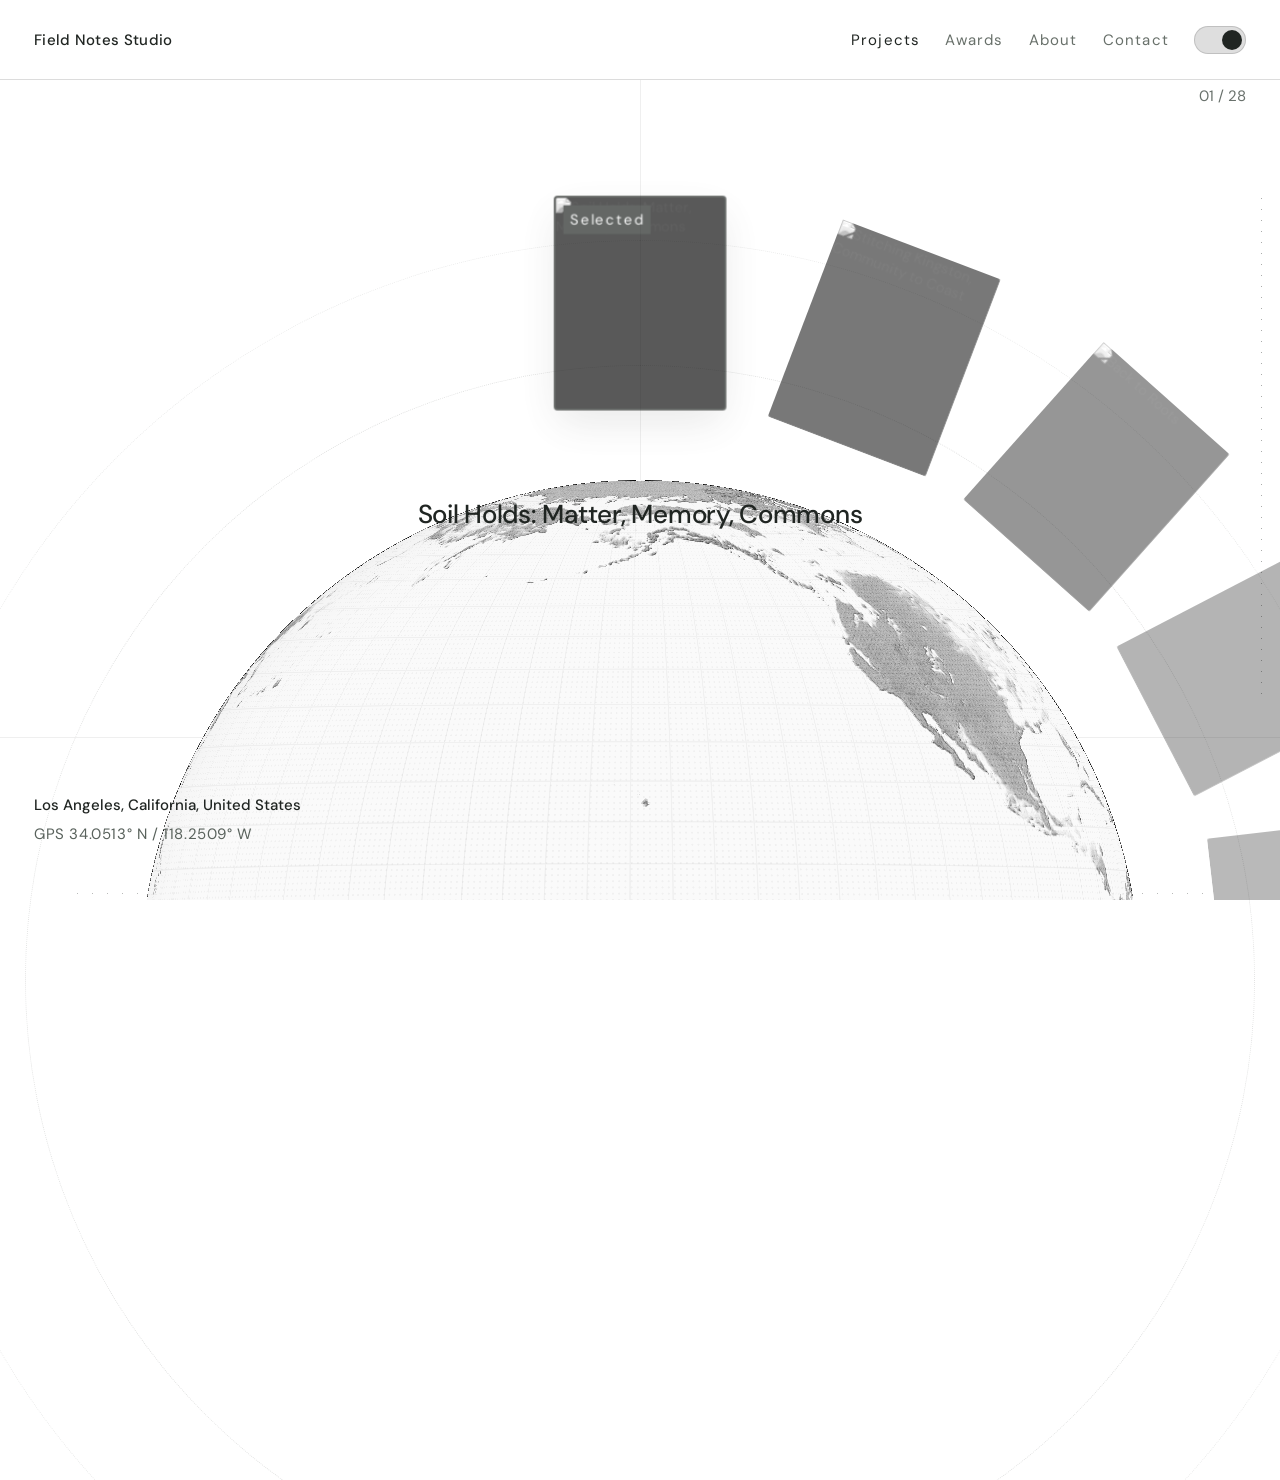
==== daylight-globe-v3.html @ 097c9732 "Publish V1-based Daylight globe contrast test" ====
<!DOCTYPE html>
<html lang="en">
<head>
<meta charset="UTF-8">
<meta name="viewport" content="width=device-width, initial-scale=1.0">
<title>Field Notes Studio — Projects</title>
<link rel="preconnect" href="https://fonts.googleapis.com">
<link href="https://fonts.googleapis.com/css2?family=Space+Grotesk:wght@300;400;500;600&family=JetBrains+Mono:wght@400;500&display=swap" rel="stylesheet">
<style>
  :root{
    --bg:#07080a;
    --ink:#eeece5;
    --ink-dim:#9aa19d;
    --ink-faint:#5b615e;
    --line:rgba(238,236,229,0.14);
    --accent:#c0ed65;
    --land-dim:rgba(238,236,229,0.5);
    --land-bright:rgba(238,236,229,0.85);
    --ocean-dot:rgba(238,236,229,0.16);
    --grid-dot:rgba(238,236,229,0.26);
    --mono:'JetBrains Mono', monospace;
  }
  *{box-sizing:border-box;}
  html,body{
    margin:0; padding:0; height:100%;
    background:var(--bg);
    color:var(--ink);
    font-family:'Space Grotesk', sans-serif;
    overflow:hidden;
  }
  body{ display:flex; flex-direction:column; height:100vh; position:relative; }

  header{
    display:flex; align-items:center; justify-content:space-between;
    padding:26px 34px; z-index:30; flex:0 0 auto;
  }
  .mark{width:22px; height:22px; display:flex; align-items:center; justify-content:center;}
  .mark svg{width:100%;height:100%;}
  .brand{font-size:14px; letter-spacing:0.02em; color:var(--ink-dim);}
  .brand b{color:var(--ink); font-weight:500;}
  .nav-icons{display:flex; gap:18px; align-items:center;}
  .nav-icons svg{width:17px;height:17px;stroke:var(--ink-dim);}
  .nav-icons svg:hover{stroke:var(--ink); cursor:pointer;}

  .gallery-section{
    flex:1 1 auto; position:relative; display:flex; flex-direction:column;
    justify-content:flex-start; padding-top:1.5vh; min-height:0; z-index:15;
  }
  .eyebrow-row{
    padding:0 34px; display:flex; justify-content:space-between;
    align-items:baseline; margin-bottom:14px;
  }
  .eyebrow{font-size:15px; color:var(--ink-dim); font-weight:400;}
  .count{font-size:13px; color:var(--ink-faint); font-variant-numeric:tabular-nums;}

  .stage{ position:relative; width:100%; flex:1 1 auto; min-height:0; perspective:1400px; }
  .track{
    position:relative; height:100%; display:flex; align-items:center;
    overflow:hidden; transform-style:preserve-3d; cursor:grab;
  }
  .track.grabbing{cursor:grabbing;}

  .card{
    flex:0 0 auto; width:200px; margin-right:44px; position:relative;
    background:none; border:none; color:inherit; font-family:inherit;
    padding:0; text-align:left; will-change:transform; cursor:pointer;
  }
  .card:last-child{margin-right:0;}
  .card-name{font-size:14px; font-weight:500; margin:0 0 2px; color:var(--ink); white-space:nowrap; overflow:hidden; text-overflow:ellipsis;}
  .card-type{font-size:12px; color:var(--ink-faint); margin:0 0 10px;}
  .card-frame{width:100%; aspect-ratio:4/5; border-radius:2px; overflow:hidden; background:#111;}
  .card-frame img{width:100%; height:100%; object-fit:cover; display:block; filter:saturate(0.9) contrast(1.02); pointer-events:none; user-select:none;}

  .caption{padding:20px 34px 4px; min-height:74px;}
  .caption .name{font-size:26px; font-weight:500; letter-spacing:-0.01em; margin:0 0 4px;}
  .caption .loc{font-size:14px; color:var(--ink-dim); margin:0; display:flex; gap:10px; align-items:center;}
  .caption .loc .dot{width:5px;height:5px;border-radius:50%; background:var(--accent); flex:0 0 auto;}

  .globe-stage{
    position:absolute; left:50%; bottom:0;
    width:min(920px, 96vw); height:min(920px, 96vw);
    transform:translate(-50%, 58%); z-index:5; pointer-events:none;
  }
  .globe-wrap{
    position:absolute; inset:0; border-radius:50%; overflow:hidden; z-index:2;
    background:radial-gradient(circle at 42% 38%, #17191a 0%, #0a0c0d 55%, #050606 100%);
  }
  .globe-shift{position:absolute; top:6%; left:0; display:flex; will-change:transform;}
  .tile{position:relative; flex:0 0 auto;}
  .tile svg{display:block;}
  .marker{position:absolute; transform:translate(-50%,-50%);}
  .marker .ring{
    width:22px;height:22px; border:1px solid var(--accent); border-radius:50%;
    position:absolute; top:50%; left:50%; transform:translate(-50%,-50%) scale(0.4);
    opacity:0; transition:transform .5s cubic-bezier(.2,.8,.2,1), opacity .5s ease;
  }
  .marker .core{
    width:4px;height:4px; border-radius:50%; background:rgba(238,236,229,0.4);
    position:absolute; top:50%; left:50%; transform:translate(-50%,-50%);
    transition:background .4s ease, box-shadow .4s ease;
  }
  .marker.active .core{ background:var(--accent); box-shadow:0 0 8px 1px rgba(192,237,101,0.55); }
  .marker.active .ring{ opacity:1; transform:translate(-50%,-50%) scale(1); }

  .globe-shade{
    position:absolute; inset:0; border-radius:50%;
    background:
      radial-gradient(circle at 40% 30%, rgba(238,236,229,0.08) 0%, rgba(238,236,229,0) 34%),
      radial-gradient(circle at 55% 70%, rgba(0,0,0,0) 40%, rgba(0,0,0,0.6) 100%);
    pointer-events:none; z-index:3;
  }

  .hud-center{ --cx:50%; --cy:82vh; }
  .ring-outer{
    position:fixed; left:50%; top:82vh; transform:translate(-50%,-50%);
    border-radius:50%; border:1px dashed rgba(238,236,229,0.10);
    pointer-events:none; z-index:1;
  }
  .ring-a{ width:min(1060px,110vw); height:min(1060px,110vw); }
  .ring-b{ width:min(1240px,130vw); height:min(1240px,130vw); border-style:dotted; opacity:0.7; }

  .crosshair-v{ position:fixed; left:50%; top:0; bottom:0; width:1px; background:rgba(238,236,229,0.09); z-index:4; pointer-events:none; }
  .crosshair-h{ position:fixed; left:0; right:0; top:82vh; height:1px; background:rgba(238,236,229,0.09); z-index:4; pointer-events:none; }

  .tick-right{
    position:fixed; right:18px; top:22vh; height:56vh; width:1px; z-index:6; pointer-events:none;
    background:repeating-linear-gradient(to bottom, rgba(238,236,229,0.4) 0 1px, transparent 1px 11px);
  }
  .tick-bottom{
    position:fixed; left:6%; right:6%; bottom:6px; height:1px; z-index:6; pointer-events:none;
    background:repeating-linear-gradient(to right, rgba(238,236,229,0.32) 0 1px, transparent 1px 15px);
  }

  .hud-info{
    position:fixed; left:34px; top:92px; z-index:25; pointer-events:none;
    font-family:var(--mono);
  }
  .hud-info .hud-country{ font-size:13px; letter-spacing:0.08em; color:var(--ink); margin-bottom:6px; }
  .hud-info .hud-site{ font-size:13px; letter-spacing:0.04em; color:var(--ink-dim); margin-bottom:6px; }
  .hud-info .hud-gps{ font-size:12px; letter-spacing:0.02em; color:var(--ink-faint); }

  .hud-location{
    position:fixed; left:34px; bottom:26px; width:148px; z-index:25;
    border:1px solid var(--line); background:rgba(7,8,10,0.6); font-family:var(--mono);
  }
  .hud-location-head{
    display:flex; align-items:center; justify-content:space-between;
    padding:6px 8px; border-bottom:1px solid var(--line);
    font-size:10px; letter-spacing:0.1em; color:var(--ink-dim);
  }
  .hud-location-head button{
    width:14px; height:14px; border:1px solid var(--ink-faint); background:none;
    color:var(--ink-faint); font-size:9px; line-height:1; cursor:pointer; padding:0;
    display:flex; align-items:center; justify-content:center;
  }
  .hud-location-head button:hover{ color:var(--ink); border-color:var(--ink-dim); }
  .hud-location-body{ aspect-ratio:1/1; overflow:hidden; }
  .hud-location-body img{ width:100%; height:100%; object-fit:cover; filter:grayscale(1) contrast(1.15) brightness(0.8); display:block; }
  .hud-location.hidden{ display:none; }

  footer{
    position:relative; z-index:20; padding:16px 34px 20px;
    display:flex; justify-content:space-between; align-items:center; flex:0 0 auto; pointer-events:none;
  }
  footer span{font-size:12px; color:var(--ink-faint);}

  @media (max-width:640px){
    .caption .name{font-size:20px;}
    .card{width:140px; margin-right:26px;}
    .hud-info{display:none;}
    .hud-location{display:none;}
    .tick-right{display:none;}
  }
  #earthCanvas, #earthMarkers { position:absolute; inset:0; width:100%; height:100%; }
  #earthMarkers { pointer-events:none; }
  .globe-wrap { background:#050505; box-shadow:0 -1px 2px rgba(255,255,255,.25),0 -8px 40px rgba(255,255,255,.045); }
  .globe-shade { display:none; }
  .globe-wrap .marker .core { background:#aaa; }
  .globe-wrap .marker.active .core { background:#fff; box-shadow:0 0 9px 2px #ffffff90; }
  .globe-wrap .marker .ring { border-color:#fff; }

  .gallery-section { flex:0 0 auto; height:62vh; }
  .track { overflow:hidden; touch-action:pan-y; user-select:none; perspective:1400px; }
  .card-frame { display:block; position:relative; transition:box-shadow .3s; }
  .card.is-selected .card-frame { box-shadow:0 0 0 2px #eeece5,0 16px 45px #0009; }
  .card.is-selected .card-name { color:#fff; }
  .card-frame::after { content:'Selected'; position:absolute; top:12px; left:12px; padding:6px 9px; background:#eeece5; color:#101114; font:10px var(--mono); letter-spacing:.12em; opacity:0; transition:opacity .2s; }
  .card.is-selected .card-frame::after { opacity:1; }
  .card:focus-visible { outline:1px solid #fff; outline-offset:8px; }
  .caption { text-align:center; padding:12px 20px 0; }
  .caption .loc { justify-content:center; }
  .hud-info { display:none; }
  .hud-location { display:block; bottom:56px; width:auto; max-width:calc(100vw - 48px); border:0; background:none; pointer-events:none; text-shadow:0 2px 12px #000; }
  .location-label { font:10px var(--mono); letter-spacing:.18em; color:#9aa19d; margin-bottom:10px; }
  .location-name { font:500 22px 'Space Grotesk',sans-serif; margin-bottom:9px; }
  .location-gps { font:11px var(--mono); color:#c9ccca; letter-spacing:.04em; }
  footer { position:absolute; bottom:0; width:100%; }
  .globe-wrap .marker .core { width:7px; height:7px; background:#fff; border:2px solid #171819; box-shadow:0 0 0 1px #fff9; }
  .globe-wrap .marker.active { z-index:10; }
  .globe-wrap .marker.active .core { width:11px; height:11px; background:#fff; box-shadow:0 0 0 2px #fff5,0 0 18px #fff; }
  .globe-wrap .marker .ring { width:32px; height:32px; border:1.5px solid #fff; box-shadow:0 0 0 1px #0009; }
  .marker-label { position:absolute; left:24px; top:-11px; white-space:nowrap; padding:5px 8px; background:#08090cce; border:1px solid #ffffff35; color:#fff; font:10px var(--mono); letter-spacing:.06em; opacity:0; }
  .marker.active .marker-label { opacity:1; }
  @media(max-width:640px) { .gallery-section{height:60vh;} .hud-location{left:24px;bottom:48px;} .location-name{font-size:18px;} .location-gps{font-size:10px;} .caption .loc{font-size:11px;} }
  @media(prefers-reduced-motion:reduce) { .card-frame,.card-frame::after,.marker .ring {transition:none;} }


  /* Reference: silver stippled terrain on a black, full-sphere display. */
  :root { --bg:#020303; --globe-size:min(52vh,620px,84vw); }
  .gallery-section { height:43vh; }
  .card-frame { height:clamp(100px,20vh,220px); aspect-ratio:auto; }
  .caption .name { font-size:20px; }
  .caption { min-height:60px; padding-top:8px; }
  .globe-stage { width:var(--globe-size); height:var(--globe-size); bottom:28px; transform:translateX(-50%); }
  .globe-wrap { background:#000; box-shadow:none; }
  .ring-outer { top:auto; bottom:calc(28px + var(--globe-size)/2); transform:translate(-50%,50%); border-color:#ffffff16; }
  .ring-a { width:calc(var(--globe-size)*1.23); height:calc(var(--globe-size)*1.23); border-style:dotted; }
  .ring-b { width:calc(var(--globe-size)*1.48); height:calc(var(--globe-size)*1.48); }
  .crosshair-h { top:auto; bottom:calc(28px + var(--globe-size)/2); background:#ffffff12; z-index:6; }
  .crosshair-v { background:#ffffff0c; z-index:6; }
  .globe-wrap .marker.active .core { width:9px; height:9px; box-shadow:0 0 0 2px #fff4,0 0 12px #fffb; }
  .globe-wrap .marker .ring { width:28px; height:28px; }
  @media(max-width:640px) { .gallery-section{height:44vh;} .globe-stage{bottom:110px;} .ring-outer{bottom:calc(110px + var(--globe-size)/2);} .crosshair-h{bottom:calc(110px + var(--globe-size)/2);} .caption .name{font-size:18px;} }


  /* Keep the silver particle surface, restore the large cropped hemisphere. */
  :root { --globe-size:min(1000px,102vw); }
  .gallery-section { height:62vh; }
  .card-frame { height:auto; aspect-ratio:4/5; }
  .caption { min-height:74px; padding:12px 20px 0; }
  .caption .name { font-size:26px; }
  .globe-stage { bottom:0; transform:translate(-50%,58%); }
  .ring-outer { bottom:calc(var(--globe-size)*-.08); }
  .crosshair-h { bottom:18vh; }
  @media(max-width:640px) {
    .gallery-section { height:60vh; }
    .caption .name { font-size:20px; }
    .globe-stage { bottom:0; }
    .ring-outer { bottom:calc(var(--globe-size)*-.08); }
    .crosshair-h { bottom:18vh; }
  }


  /* Project centers follow a circle concentric with the Earth. */
  .gallery-section { position:static; height:0; padding:0; flex:0 0 0; }
  .eyebrow-row { position:fixed; top:86px; left:0; width:100%; z-index:20; pointer-events:none; }
  .stage { position:absolute; inset:0; height:100vh; perspective:none; z-index:15; }
  .track { position:absolute; inset:0; height:100%; perspective:none; padding:0!important; }
  .card { position:absolute; left:50%; top:0; margin:0; transform-origin:center; }
  .card:last-child { margin:0; }
  .card-frame img { filter:grayscale(1) contrast(1.08); transition:filter .4s ease; }
  @media(hover:hover) { .card:hover .card-frame img { filter:grayscale(0) contrast(1.02); } }
  .card:focus-visible .card-frame img { filter:grayscale(0) contrast(1.02); }
  .caption { position:fixed; top:calc(100vh - var(--globe-size)*.42 + 6px); left:50%; transform:translateX(-50%); width:min(90vw,560px); z-index:20; pointer-events:none; }
  @media(max-width:640px) { .eyebrow-row{top:82px;padding:0 24px;} .caption .name{font-size:18px;} }
  @media(prefers-reduced-motion:reduce) { .card-frame img{transition:none;} }


  .card { width:clamp(110px,min(14vw,calc((100vh - var(--globe-size)*.42 - 260px)/1.25)),176px); }
  .card-name { font-size:13px; }
  .card-type { font-size:11px; }
  .card-frame::after { top:8px; left:8px; font-size:9px; padding:5px 7px; }

  /* Glowing point cursor with a centered click hotspot. */
  @media (hover:hover) and (pointer:fine) {
    html, body, body * { cursor:url("data:image/svg+xml,%3Csvg%20xmlns%3D%22http%3A%2F%2Fwww.w3.org%2F2000%2Fsvg%22%20width%3D%2232%22%20height%3D%2232%22%20viewBox%3D%220%200%2032%2032%22%3E%3Cdefs%3E%3CradialGradient%20id%3D%22glow%22%3E%3Cstop%20stop-color%3D%22%23ffffff%22%20stop-opacity%3D%22.85%22%2F%3E%3Cstop%20offset%3D%22.25%22%20stop-color%3D%22%23ffffff%22%20stop-opacity%3D%22.5%22%2F%3E%3Cstop%20offset%3D%22.6%22%20stop-color%3D%22%23ffffff%22%20stop-opacity%3D%22.16%22%2F%3E%3Cstop%20offset%3D%221%22%20stop-color%3D%22%23ffffff%22%20stop-opacity%3D%220%22%2F%3E%3C%2FradialGradient%3E%3C%2Fdefs%3E%3Ccircle%20cx%3D%2216%22%20cy%3D%2216%22%20r%3D%2215%22%20fill%3D%22url%28%23glow%29%22%2F%3E%3Ccircle%20cx%3D%2216%22%20cy%3D%2216%22%20r%3D%223%22%20fill%3D%22%23ffffff%22%2F%3E%3C%2Fsvg%3E") 16 16, auto !important; }
  }

#appearanceToggle{border:1px solid var(--line);border-radius:2px;background:var(--bg);color:var(--ink);font:11px var(--mono);padding:9px 12px;white-space:nowrap}#appearanceToggle:focus-visible{outline:2px solid var(--accent);outline-offset:4px}
html.day{--bg:#fff;--ink:#202522;--ink-dim:#59625c;--ink-faint:#69716c;--line:rgba(20,30,25,.18);--land-dim:rgba(20,30,25,.5);--land-bright:rgba(20,30,25,.85);--ocean-dot:rgba(20,30,25,.16);--grid-dot:rgba(20,30,25,.26);color-scheme:light}
html:not(.day){color-scheme:dark}
.day .globe-wrap{background:var(--bg)}
.day .globe-wrap .earth-fallback{filter:grayscale(1) contrast(1.15) brightness(1.12)!important}
.day .ring-outer{border-color:#20252220}.day .crosshair-v,.day .crosshair-h{background:#20252212}
.day .tick-right{background:repeating-linear-gradient(to bottom,#20252260 0 1px,transparent 1px 11px)}.day .tick-bottom{background:repeating-linear-gradient(to right,#20252250 0 1px,transparent 1px 15px)}
.day .card.is-selected .card-name{color:var(--ink)}.day .card.is-selected .card-frame{box-shadow:0 0 0 2px var(--ink),0 16px 45px #0002}.day .card-frame::after{background:var(--ink);color:#fff}.day .card:focus-visible{outline-color:var(--ink)}
.day .hud-location{text-shadow:none}.day .location-label,.day .location-gps{color:var(--ink-dim)}
.day .globe-wrap .marker .core,.day .globe-wrap .marker.active .core{background:#202522;border-color:#fff;box-shadow:0 0 0 1px #20252280}.day .globe-wrap .marker .ring{border-color:#202522;box-shadow:none}.day .marker-label{background:#fffffff0;color:#202522;border-color:#20252235}
@media(hover:hover) and (pointer:fine){html.day,html.day body,html.day body *{cursor:auto!important}html.day button,html.day a,html.day .card{cursor:pointer!important}}
@media(max-width:640px){header{padding:20px 18px}.brand{font-size:11px}.nav-icons{gap:10px}#appearanceToggle{font-size:10px;padding:8px}.nav-icons>svg{display:none}}
/* Only project dots intercept input; the existing carousel gestures remain unchanged. */
.globe-stage{z-index:16}
.globe-wrap .marker{width:28px;height:28px;padding:0;border:0;background:none;color:inherit;pointer-events:auto;cursor:pointer}
.marker-label{pointer-events:none;left:30px;top:3px}
.marker:focus-visible{outline:1px solid var(--ink);outline-offset:3px;border-radius:50%}
.marker:hover .ring{opacity:1;transform:translate(-50%,-50%) scale(1)}
/* Allow caption and carousel to layer independently above the globe. */
.gallery-section{z-index:auto}
.caption{z-index:25}
.caption .loc,.card-type{display:none!important}
/* Restore selected project location and coordinates in the lower-left corner. */
.hud-location{display:block!important}
/* Crop the triptych gutters out of this project's portrait preview only. */
.card[data-project="YG_261002_Berlin_2026"] .card-frame img{transform:scale(1.24);transform-origin:center}
</style>
<link rel="stylesheet" href="assets/site.css?v=map-label-20261114"><style>
/* Keep project locations visible against the globe in both themes. */
html .globe-wrap .marker .core{background:#c0ed65;border-color:#17220b;box-shadow:0 0 0 1px #c0ed6599,0 0 8px #c0ed6570;}
html .globe-wrap .marker.active .core{background:#c0ed65;box-shadow:0 0 0 2px #c0ed6570,0 0 16px #c0ed65;}
html .globe-wrap .marker .ring{border-color:#c0ed65;box-shadow:0 0 8px #c0ed6540;}
html.day .globe-wrap .marker .core{background:var(--accent);border-color:#202522;box-shadow:none;}
html.day .globe-wrap .marker.active .core{background:var(--accent);border-color:#202522;box-shadow:0 0 0 1px #fff;}
html.day .globe-wrap .marker .ring{border-color:#202522;box-shadow:none;}
</style>
<link rel="stylesheet" href="assets/home-cursor.css?v=shared-point-1"><link rel="stylesheet" href="https://fonts.googleapis.com/css2?family=DM+Sans:wght@300;400;500;600;700&display=swap"></head>
<body data-page="projects">

<header class="site-header"><a class="site-brand" href="index.html">Field Notes Studio</a><div class="site-links"><a href="daylight-globe-v3.html">Projects</a><a href="https://yuehui-gong.github.io/awards.html">Awards</a><a href="https://yuehui-gong.github.io/about.html">About</a><a href="https://yuehui-gong.github.io/contact.html">Contact</a><button id="site-theme" type="button">Daylight ↗</button></div></header>

<section class="gallery-section">
  <div class="eyebrow-row">
    <span aria-hidden="true"></span>
    <span class="count" id="count">01 / 08</span>
  </div>
  <div class="stage">
    <div class="track" id="track" tabindex="0" aria-label="Project gallery, scroll to browse"></div>
  </div>
  <div class="caption">
    <p class="name" id="capName">—</p>
    <p class="loc"><span class="dot"></span><span id="capLoc">—</span></p>
  </div>
</section>

<div class="ring-outer ring-b"></div>
<div class="ring-outer ring-a"></div>
<div class="crosshair-v"></div>
<div class="crosshair-h"></div>
<div class="tick-right"></div>
<div class="tick-bottom"></div>

<div class="hud-info">
  <div class="hud-country" id="hudCountry">—</div>
  <div class="hud-site" id="hudSite">&gt; —</div>
  <div class="hud-gps" id="hudGps">GPS: —</div>
</div>

<div class="hud-location" id="hudLocation" aria-live="polite">
  <div class="location-name" id="locationName"></div>
  <div class="location-gps" id="locationGps"></div>
</div>

<div class="globe-stage">
  <div class="globe-wrap" id="globeWrap">
    <canvas id="earthCanvas" aria-label="Photorealistic monochrome Earth"></canvas><div id="earthMarkers"></div>
    <div class="globe-shade"></div>
  </div>
</div>



<script src="assets/project-content.js?v=responsive-covers-1"></script>
<script>
(async function(){

  var projects = [];

  function hasCoordinates(p){
    return p && Number.isFinite(p.lon) && Number.isFinite(p.lat) && Math.abs(p.lon)<=180 && Math.abs(p.lat)<=90;
  }
  projects.unshift(...(await window.loadStudioProjects()).map(p=>{
    var coordinates=Array.isArray(p.coords)?p.coords:[];
    var position={lon:coordinates[0],lat:coordinates[1]};
    if(!hasCoordinates(position)) position={lon:null,lat:null};
    return {name:p.shortTitle,city:p.city,country:p.country,loc:p.loc,type:p.type,...position,seed:p.slug,img:p.img,heroPreviews:p.heroPreviews,heroWidth:p.heroWidth,heroHeight:p.heroHeight,slug:p.slug};
  }));
  function cameraPosition(index){
    if(hasCoordinates(projects[index])) return projects[index];
    // Borrow only a camera view; projects without coordinates get no map marker.
    for(var distance=1;distance<projects.length;distance++){
      if(hasCoordinates(projects[index-distance])) return projects[index-distance];
      if(hasCoordinates(projects[index+distance])) return projects[index+distance];
    }
    return null;
  }
  var track = document.getElementById('track');

  var capName = document.getElementById('capName');
  var capLoc = document.getElementById('capLoc');
  var countEl = document.getElementById('count');
  var hudCountry = document.getElementById('hudCountry');
  var hudSite = document.getElementById('hudSite');
  var hudGps = document.getElementById('hudGps');
  var locationName = document.getElementById('locationName');
  var locationGps = document.getElementById('locationGps');

  var CARD_W = 200, GAP = 60, STEP = CARD_W + GAP;

  projects.forEach(function(p, i){
    var card = document.createElement('button');
    card.className = 'card';
    card.dataset.project = p.slug;
    card.type = 'button';
    card.setAttribute('aria-label', p.name + ', ' + p.city);
    var img = new URL(p.img,'https://yuehui-gong.github.io/').href;
    card.innerHTML =
      '<p class="card-type">'+p.type+'</p>' +
      '<span class="card-frame"><img src="'+img+'" alt="'+p.name+'" loading="lazy"></span>';
    var cover=card.querySelector('img');
    cover.decoding='async';
    if(p.heroPreviews.length){
      // Account for object-fit: cover on the existing 4:5 card frame.
      cover.sizes=Math.ceil(Math.max(200,250*p.heroWidth/p.heroHeight))+'px';
      cover.srcset=p.heroPreviews.map(function(v){return new URL(v.src,'https://yuehui-gong.github.io/').href+' '+v.width+'w';}).join(', ');
    }
    card.addEventListener('click', function(e){
      var keyboardActivation=e.detail===0;
      if(!keyboardActivation && didDrag) return;
      if(centeredProjectIndex()===i && (keyboardActivation || pointerCenteredIndex===i)){
        location.href='https://yuehui-gong.github.io/project.html?slug='+encodeURIComponent(p.slug);
        return;
      }
      finishEntrance();clearTimeout(snapTimer);
      targetScroll=i*STEP;
    });
    track.appendChild(card);
  });

  var padLeft = 0;
  function layoutPadding(){
    var oldStep = STEP;
    CARD_W = parseFloat(getComputedStyle(track.firstElementChild).width);
    GAP = CARD_W<180 ? 36 : 60; STEP = CARD_W + GAP;
    currentScroll = (currentScroll || 0) / oldStep * STEP; targetScroll = (targetScroll || 0) / oldStep * STEP;
    maxScroll = (projects.length-1)*STEP;
    padLeft = Math.max(0, (track.clientWidth - CARD_W) / 2);
    track.style.paddingLeft = padLeft + 'px';
    track.style.paddingRight = padLeft + 'px';
  }

  // Satellite surface from three.js examples (earth_atmos_2048.jpg).
  // The texture is embedded so the Earth needs no network connection.
  var canvas = document.getElementById('earthCanvas');
  var gl = canvas.getContext('webgl', {alpha:true, antialias:true});
  var markers = [], D = 0, earthReady = false, earthLon = 121.47;
  var earthImage = new Image();
  var fallback = null;
  if (!gl) {
    fallback = document.createElement('img'); fallback.className='earth-fallback';
    fallback.style.cssText = 'width:100%;height:100%;object-fit:cover;filter:grayscale(1) contrast(1.2);border-radius:50%;';
    canvas.replaceWith(fallback);
  }
  function shader(type, code) {
    var s = gl.createShader(type); gl.shaderSource(s, code); gl.compileShader(s);
    if (!gl.getShaderParameter(s, gl.COMPILE_STATUS)) throw new Error(gl.getShaderInfoLog(s));
    return s;
  }
  var program, angle, tilt, daylight, earthTilt = -3.77;
  if (gl) {
    program = gl.createProgram();
    gl.attachShader(program, shader(gl.VERTEX_SHADER,
      'attribute vec2 position; varying vec2 uv; void main(){uv=position;gl_Position=vec4(position,0.,1.);}'));
    gl.attachShader(program, shader(gl.FRAGMENT_SHADER,
      "precision highp float;\nvarying vec2 uv;\nuniform sampler2D surface;\nuniform float longitude;\nuniform float latitude;\nuniform float daylight;\nfloat hash(vec2 p){return fract(sin(dot(p,vec2(127.1,311.7)))*43758.5453);}\nfloat landAt(vec2 p){vec3 c=texture2D(surface,vec2(fract(p.x),clamp(p.y,0.,1.))).rgb;return smoothstep(-.025,.025,max(c.r,c.g)-c.b);}\nvoid main(){\n float r=dot(uv,uv);if(r>1.)discard;\n vec3 n=vec3(uv,sqrt(1.-r));\n vec3 world=vec3(n.x,n.y*cos(latitude)+n.z*sin(latitude),n.z*cos(latitude)-n.y*sin(latitude));\n vec2 map=vec2(fract((atan(world.x,world.z)+longitude)/6.2831853+.5),.5-asin(world.y)/3.14159265);\n vec3 rgb=texture2D(surface,map).rgb;\n float land=landAt(map);\n float gray=dot(rgb,vec3(.2126,.7152,.0722));\n float light=pow(max(dot(n,normalize(vec3(-.7,1.,.65))),0.),1.7);\n float grain=hash(floor(map*vec2(2400.,1200.)));\n vec2 cell=map*vec2(500.,250.);\n float point=1.-smoothstep(.09,.24,length(fract(cell)-.5));\n float density=hash(floor(cell));\n float edge=abs(land-landAt(map+vec2(.0007,0.)))+abs(land-landAt(map+vec2(0.,.0014)));\n float terrain=land*(.025+pow(gray,.7)*light*.72)*(.30+.70*grain);\n float particles=point*mix(.045, .16+light*.32,land);\n float beacons=point*step(.975,density)*land*.85;\n vec2 grid=abs(fract(map*vec2(72.,36.))-.5);\n float lines=(1.-smoothstep(.005,.025,min(grid.x,grid.y)))*.023;\n float coast=edge*(.09+.25*light);\n float limb=pow(1.-n.z,5.)*(.015+.06*light);\n float value=terrain+particles+beacons+coast+lines+limb;\n float litho=clamp(land*(.21+pow(gray,.8)*.43)*(.70+.30*grain)*(.8+.2*light)+point*mix(.035,.15,land)+edge*.19+lines*1.6+limb*.7,0.,.92);\n vec3 paper=vec3(mix(.982,.215,clamp(pow(litho,.90)*1.08,0.,1.)));\n gl_FragColor=vec4(mix(vec3(value),paper,daylight),1.-smoothstep(.997,1.,r));\n}"));
    gl.linkProgram(program);
    if (!gl.getProgramParameter(program, gl.LINK_STATUS)) throw new Error(gl.getProgramInfoLog(program));
    gl.useProgram(program);
    var buffer = gl.createBuffer(); gl.bindBuffer(gl.ARRAY_BUFFER, buffer);
    gl.bufferData(gl.ARRAY_BUFFER,new Float32Array([-1,-1,1,-1,-1,1,-1,1,1,-1,1,1]),gl.STATIC_DRAW);
    var position = gl.getAttribLocation(program,'position');
    gl.enableVertexAttribArray(position); gl.vertexAttribPointer(position,2,gl.FLOAT,false,0,0);
    angle = gl.getUniformLocation(program,'longitude'); tilt = gl.getUniformLocation(program,'latitude'); daylight = gl.getUniformLocation(program,'daylight');
    var texture = gl.createTexture(); gl.bindTexture(gl.TEXTURE_2D,texture);
    gl.texParameteri(gl.TEXTURE_2D,gl.TEXTURE_WRAP_S,gl.CLAMP_TO_EDGE);
    gl.texParameteri(gl.TEXTURE_2D,gl.TEXTURE_WRAP_T,gl.CLAMP_TO_EDGE);
    gl.texParameteri(gl.TEXTURE_2D,gl.TEXTURE_MIN_FILTER,gl.LINEAR);
    gl.texParameteri(gl.TEXTURE_2D,gl.TEXTURE_MAG_FILTER,gl.LINEAR);
    earthImage.onload = function(){
      gl.bindTexture(gl.TEXTURE_2D,texture);
      gl.texImage2D(gl.TEXTURE_2D,0,gl.RGB,gl.RGB,gl.UNSIGNED_BYTE,earthImage);
      earthReady=true; drawEarth(earthLon);
    };
  }
  earthImage.src = '[data-uri]';
  if(fallback) fallback.src = earthImage.src;
  function buildGlobe(){
    D = document.getElementById('globeWrap').clientWidth;
    canvas.width = canvas.height = Math.round(D*Math.min(window.devicePixelRatio||1,2));
    if(gl) gl.viewport(0,0,canvas.width,canvas.height);
    var layer = document.getElementById('earthMarkers'); layer.innerHTML=''; markers=[];
    projects.forEach(function(p,i){
      if(!hasCoordinates(p)){markers.push(null);return;}
      var m=document.createElement('button'); m.className='marker';m.type='button';
      m.setAttribute('aria-label','Select '+p.name+', '+p.city);m.title=p.name;
      m.addEventListener('click',function(e){
        finishEntrance();clearTimeout(snapTimer);didDrag=false;
        // Nearby dots can overlap at globe scale: repeated clicks cycle those projects.
        var nearby=markers.map(function(marker,index){return {marker:marker,index:index};}).filter(function(item){
          return item.marker && item.marker.style.display!=='none' && Math.hypot(parseFloat(item.marker.style.left)-parseFloat(m.style.left),parseFloat(item.marker.style.top)-parseFloat(m.style.top))*D/100<14;
        }).map(function(item){return item.index;});
        var selected=nearby.indexOf(Math.round(targetScroll/STEP));
        targetScroll=(e.detail===0?i:nearby[(selected+1)%nearby.length])*STEP;
      });
      m.addEventListener('wheel',function(e){e.preventDefault();track.dispatchEvent(new WheelEvent('wheel',{deltaX:e.deltaX,deltaY:e.deltaY,deltaMode:e.deltaMode,cancelable:true}));},{passive:false});
      m.innerHTML='<span class="ring"></span><span class="core"></span><span class="marker-label">'+p.city+'</span>';
      layer.appendChild(m); markers.push(m);
    });
  }
  window.addEventListener('site-theme',function(){drawEarth(earthLon,earthTilt);});
  function drawEarth(lon, latitude){
    if(latitude !== undefined) earthTilt=latitude;
    var cameraLat = earthTilt*Math.PI/180;
    earthLon=lon;
    if(gl && earthReady){gl.uniform1f(angle,lon*Math.PI/180);gl.uniform1f(tilt,cameraLat);gl.uniform1f(daylight,document.documentElement.classList.contains('day')?1:0);gl.drawArrays(gl.TRIANGLES,0,6);}
    projects.forEach(function(p,i){
      if(!markers[i]) return;
      var lat=p.lat*Math.PI/180, delta=(p.lon-lon)*Math.PI/180;
      var x=Math.cos(lat)*Math.sin(delta), wy=Math.sin(lat), wz=Math.cos(lat)*Math.cos(delta);
      var y=wy*Math.cos(cameraLat)-wz*Math.sin(cameraLat), z=wy*Math.sin(cameraLat)+wz*Math.cos(cameraLat);
      markers[i].style.left=((x+1)*50)+'%'; markers[i].style.top=((1-y)*50)+'%';
      markers[i].style.display=z>.05?'block':'none';
      markers[i].classList.toggle('active',i===Math.round(currentScroll/STEP));
    });
  }
  var current = -1;
  var targetScroll = 0;
  var currentScroll = 0;
  var maxScroll = (projects.length - 1) * STEP;
  var dragging = false, dragStartX = 0, dragStartTarget = 0;
  var pointerCenteredIndex = -1;

  function clamp(v,a,b){ return Math.max(a, Math.min(b, v)); }

  function centeredProjectIndex(){
    var index=Math.round(currentScroll/STEP), position=index*STEP;
    return !dragging && introProgress>=1 && Math.abs(currentScroll-position)<.5 && Math.abs(targetScroll-position)<.5 ? index : -1;
  }

  function entranceEase(v){ return 1-Math.pow(1-clamp(v,0,1),3); }
  function finishEntrance(){
    if(introProgress<1){introProgress=1;introElapsed=1800;render();}
  }
  function render(){
    var raw = currentScroll / STEP;
    var clamped = clamp(raw, 0, projects.length-1);
    var lo = Math.floor(clamped);
    var hi = Math.min(projects.length-1, lo+1);
    var frac = clamped - lo;

    var from=cameraPosition(lo), to=cameraPosition(hi);
    if(from && to){
      var longitudeDelta = ((to.lon - from.lon + 540) % 360) - 180;
      drawEarth(from.lon + longitudeDelta * frac - 110*(1-entranceEase(introProgress)), from.lat + (to.lat-from.lat)*frac - 35);
    } else drawEarth(earthLon,earthTilt);

    var nearest = Math.round(clamped);
    if(nearest !== current){
      current = nearest;
      markers.forEach(function(m, i){ if(m) m.classList.toggle('active', i === current); });
      var p = projects[current];
      capName.textContent = p.name;
      var place=p.loc || [p.city,p.country].filter(value=>value && value!=='-' && value!=='—').join(', ') || '-';
      capLoc.textContent = place + ' — ' + p.type;
      countEl.textContent = String(current+1).padStart(2,'0') + ' / ' + String(projects.length).padStart(2,'0');
      hudCountry.textContent = p.country.toUpperCase();
      hudSite.textContent = '\u203A ' + p.name.toUpperCase();
      hudGps.textContent = hasCoordinates(p) ? 'GPS: ' + p.lat.toFixed(6) + ', ' + p.lon.toFixed(6) : 'GPS: -';
      locationName.textContent = place;
      locationGps.textContent = hasCoordinates(p) ? 'GPS  ' + Math.abs(p.lat).toFixed(4) + '° ' + (p.lat>=0?'N':'S') + '  /  ' + Math.abs(p.lon).toFixed(4) + '° ' + (p.lon>=0?'E':'W') : 'GPS  -';
    }

    document.getElementById('earthMarkers').style.opacity = clamp((introProgress-.45)/.55,0,1);
    var cards = track.children;
    var cardHeight = Math.max.apply(null, Array.from(cards, function(card){ return card.offsetHeight; })) || CARD_W*1.25+42;
    var globeGap = window.innerWidth<=640 ? 46 : 76;
    var innerRadius = D/2 + globeGap;
    var radius = innerRadius + cardHeight/2;
    var angleStep = 2*Math.atan((CARD_W/2+GAP/2)/innerRadius);
    for(var i=0; i<cards.length; i++){
      var delta = i - clamped;
      var arcAngle = delta * angleStep;
      var visible = Math.abs(arcAngle)<1.5;
      var abs = Math.min(Math.abs(delta),3.2);
      var scale = 1;
      var op = Math.max(.42,1-abs*.18);
      var spread=entranceEase(introProgress);
      var spreadAngle=arcAngle;
      var centerY=(window.innerHeight || track.clientHeight || 800)+D*.08;
      var x=radius*Math.sin(spreadAngle);
      var y=centerY-radius*Math.cos(spreadAngle)+26*(1-spread);
      cards[i].style.transform='translate(-50%,-50%) translate3d('+x+'px,'+y+'px,0) rotate('+(spreadAngle*180/Math.PI)+'deg) scale('+(scale*(.88+.12*spread))+')';
      cards[i].style.opacity = visible ? op*(.12+.88*spread) : 0;
      cards[i].style.pointerEvents = visible ? 'auto' : 'none';
      cards[i].classList.toggle('is-selected', i===nearest);
      cards[i].setAttribute('aria-pressed', String(i===nearest));
      cards[i].style.zIndex = String(1000 - Math.round(abs*10));
    }
  }

  var lastTime = 0, snapTimer, didDrag = false, velocity = 0, lastX = 0, lastMoveTime = 0;
  var reducedMotion = matchMedia('(prefers-reduced-motion: reduce)').matches;
  var introElapsed=0, introProgress=reducedMotion?1:0;
  function snap(){ targetScroll = clamp(Math.round(targetScroll/STEP)*STEP,0,maxScroll); }
  function loop(time){
    var dt = Math.min(40, time-(lastTime||time-16)); lastTime=time;
    var introWasActive=introProgress<1;
    if(introWasActive){introElapsed+=dt;introProgress=Math.min(1,introElapsed/1800);}
    var previousScroll=currentScroll;
    currentScroll += (targetScroll-currentScroll) * (reducedMotion?1:1-Math.exp(-dt/(dragging?35:100)));
    if(Math.abs(targetScroll-currentScroll)<.05) currentScroll=targetScroll;
    if(introWasActive || currentScroll!==previousScroll) render(); requestAnimationFrame(loop);
  }
  track.addEventListener('wheel',function(e){
    e.preventDefault(); finishEntrance(); clearTimeout(snapTimer);
    var d=Math.abs(e.deltaX)>Math.abs(e.deltaY)?e.deltaX:e.deltaY;
    d*=e.deltaMode===1?16:e.deltaMode===2?track.clientWidth:1;
    targetScroll=clamp(targetScroll+d*.8,0,maxScroll);
    snapTimer=setTimeout(snap,160);
  },{passive:false});
  track.addEventListener('pointerdown',function(e){
    if(e.button!==0) return;
    pointerCenteredIndex=centeredProjectIndex();
    finishEntrance();
    clearTimeout(snapTimer); dragging=true;didDrag=false;velocity=0;
    dragStartX=lastX=e.clientX;dragStartTarget=currentScroll;targetScroll=currentScroll;lastMoveTime=performance.now();
  });
  track.addEventListener('pointermove',function(e){
    if(!dragging)return;
    var dx=e.clientX-dragStartX, now=performance.now();
    if(Math.abs(dx)>5){didDrag=true;track.classList.add('grabbing');track.setPointerCapture(e.pointerId);}
    velocity=.5*velocity+.5*(lastX-e.clientX)/Math.max(1,now-lastMoveTime);
    lastX=e.clientX;lastMoveTime=now;
    if(didDrag)targetScroll=clamp(dragStartTarget-dx,0,maxScroll);
  });
  function endDrag(e){
    if(!dragging)return;dragging=false;track.classList.remove('grabbing');
    if(didDrag){if(e.type==='pointercancel'||performance.now()-lastMoveTime>100)velocity=0;
      targetScroll=clamp(targetScroll+clamp(velocity*170,-STEP*1.5,STEP*1.5),0,maxScroll);snap();}
  }
  track.addEventListener('pointerup',endDrag);
  track.addEventListener('pointercancel',endDrag);
  track.addEventListener('lostpointercapture',endDrag);
  track.addEventListener('keydown',function(e){
    if(['ArrowRight','ArrowLeft','Home','End'].indexOf(e.key)<0)return;
    e.preventDefault();finishEntrance();clearTimeout(snapTimer);didDrag=false;
    targetScroll=e.key==='Home'?0:e.key==='End'?maxScroll:clamp((Math.round(targetScroll/STEP)+(e.key==='ArrowRight'?1:-1))*STEP,0,maxScroll);
  });

  function init(){
    layoutPadding();
    buildGlobe();
    maxScroll = (projects.length - 1) * STEP;
    render();
    requestAnimationFrame(loop);
  }

  window.addEventListener('resize', function(){
    layoutPadding();
    buildGlobe();
    render();
  });

  init();
})();
</script>
<script>(()=>{
  if(document.body.dataset.page==='project'){
    // Read the record's theme both now and after asynchronous project loading.
    function applyProjectTheme(){
      const day=document.body.dataset.projectTheme!=='night';
      document.documentElement.classList.toggle('day',day);
      document.body.classList.toggle('day',day);
    }
    window.addEventListener('project-theme',applyProjectTheme);
    applyProjectTheme();
    return;
  }
const button=document.getElementById('site-theme');let theme='day';function send(){const f=document.getElementById('jupi-companion');if(f)f.contentWindow.postMessage({type:'site-theme',theme},location.origin)}function apply(){const day=theme==='day';document.documentElement.classList.toggle('day',day);document.body.classList.toggle('day',day);button.textContent='';button.setAttribute('role','switch');button.setAttribute('aria-checked',String(day));button.title=day?'Switch to night mode':'Switch to daylight mode';button.setAttribute('aria-label',day?'Switch to night mode':'Switch to daylight mode');button.removeAttribute('aria-pressed');window.dispatchEvent(new CustomEvent('site-theme',{detail:theme}));send()}button.onclick=()=>{theme=theme==='day'?'night':'day';apply()};const frame=document.getElementById('jupi-companion');if(frame)frame.addEventListener('load',send);const page=location.pathname.split('/').pop()||'index.html';document.querySelectorAll('.site-links a').forEach(a=>{if(a.getAttribute('href')==='daylight-globe-v3.html')a.setAttribute('aria-current','page')});apply()})();
</script><script src="assets/home-cursor.js?v=shared-point-1"></script></body>
</html>
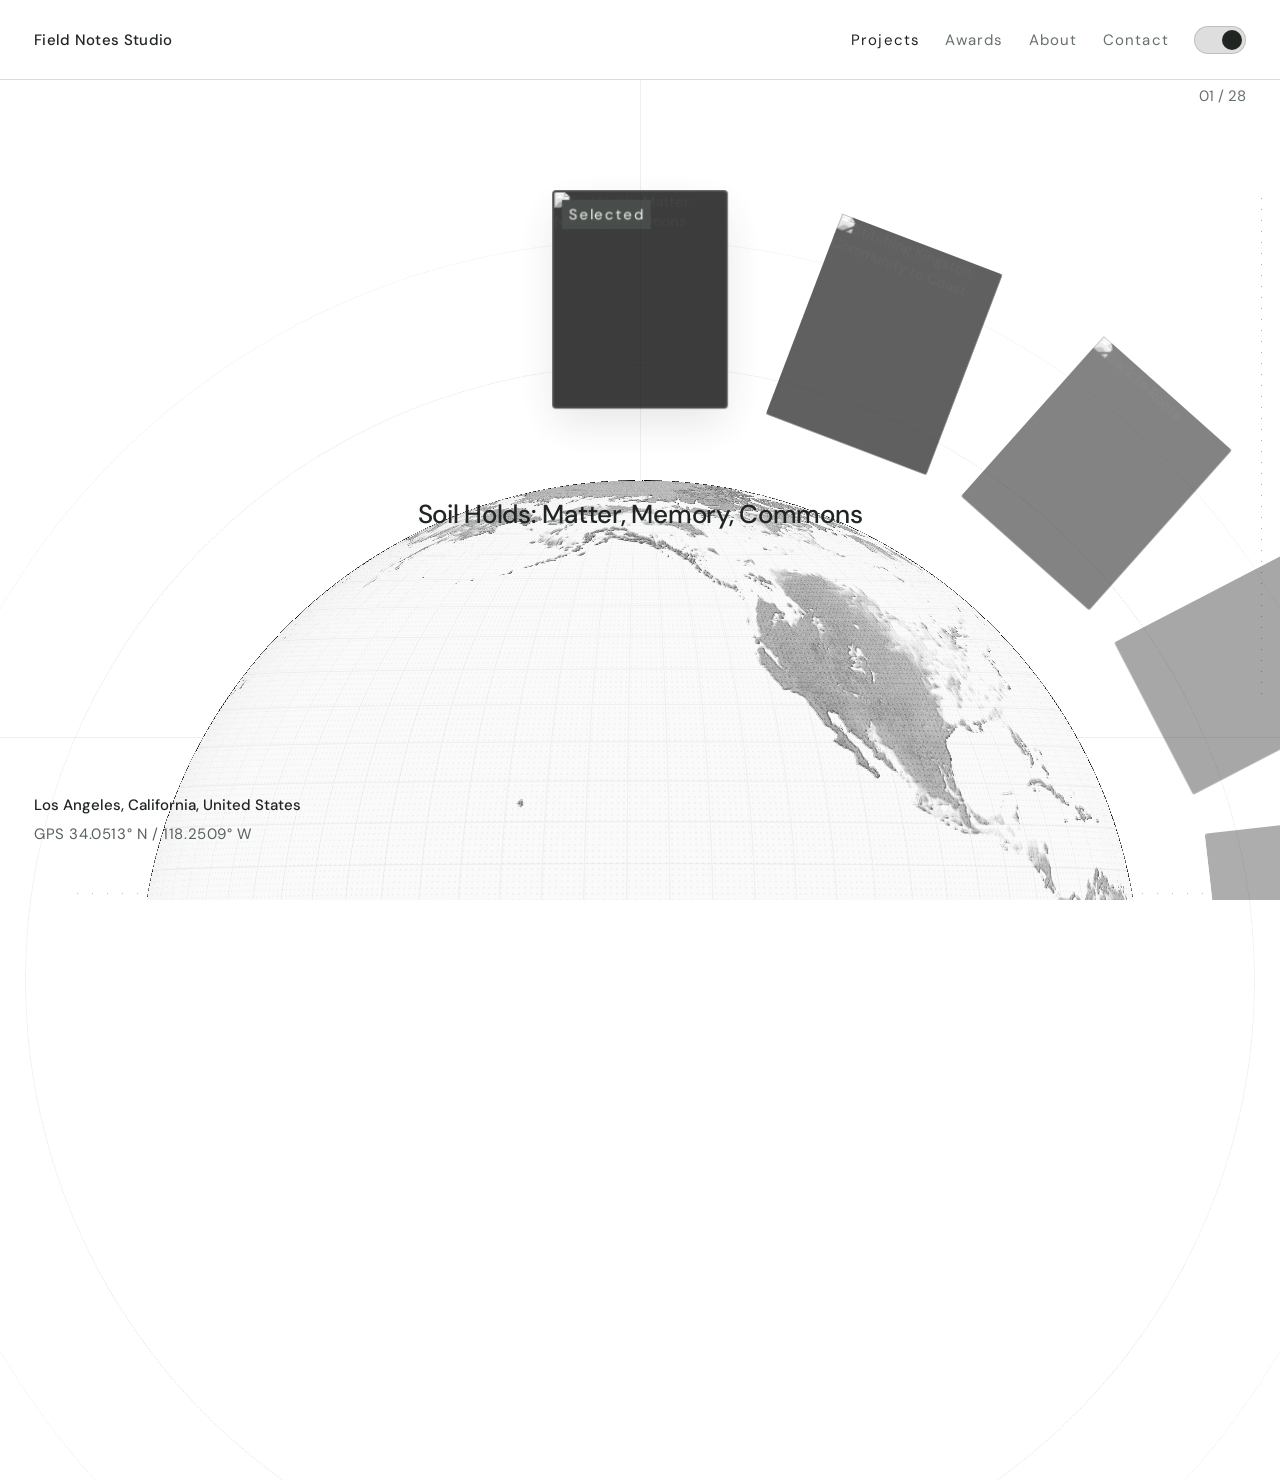
==== commit 008b881b: "Match Daylight project marker ring to site accent" ====
--- a/daylight-globe-v3.html
+++ b/daylight-globe-v3.html
@@ -300,7 +300,7 @@
 html .globe-wrap .marker .ring{border-color:#c0ed65;box-shadow:0 0 8px #c0ed6540;}
 html.day .globe-wrap .marker .core{background:var(--accent);border-color:#202522;box-shadow:none;}
 html.day .globe-wrap .marker.active .core{background:var(--accent);border-color:#202522;box-shadow:0 0 0 1px #fff;}
-html.day .globe-wrap .marker .ring{border-color:#202522;box-shadow:none;}
+html.day .globe-wrap .marker .ring{border-color:var(--accent);box-shadow:none;}
 </style>
 <link rel="stylesheet" href="assets/home-cursor.css?v=shared-point-1"><link rel="stylesheet" href="https://fonts.googleapis.com/css2?family=DM+Sans:wght@300;400;500;600;700&display=swap"></head>
 <body data-page="projects">
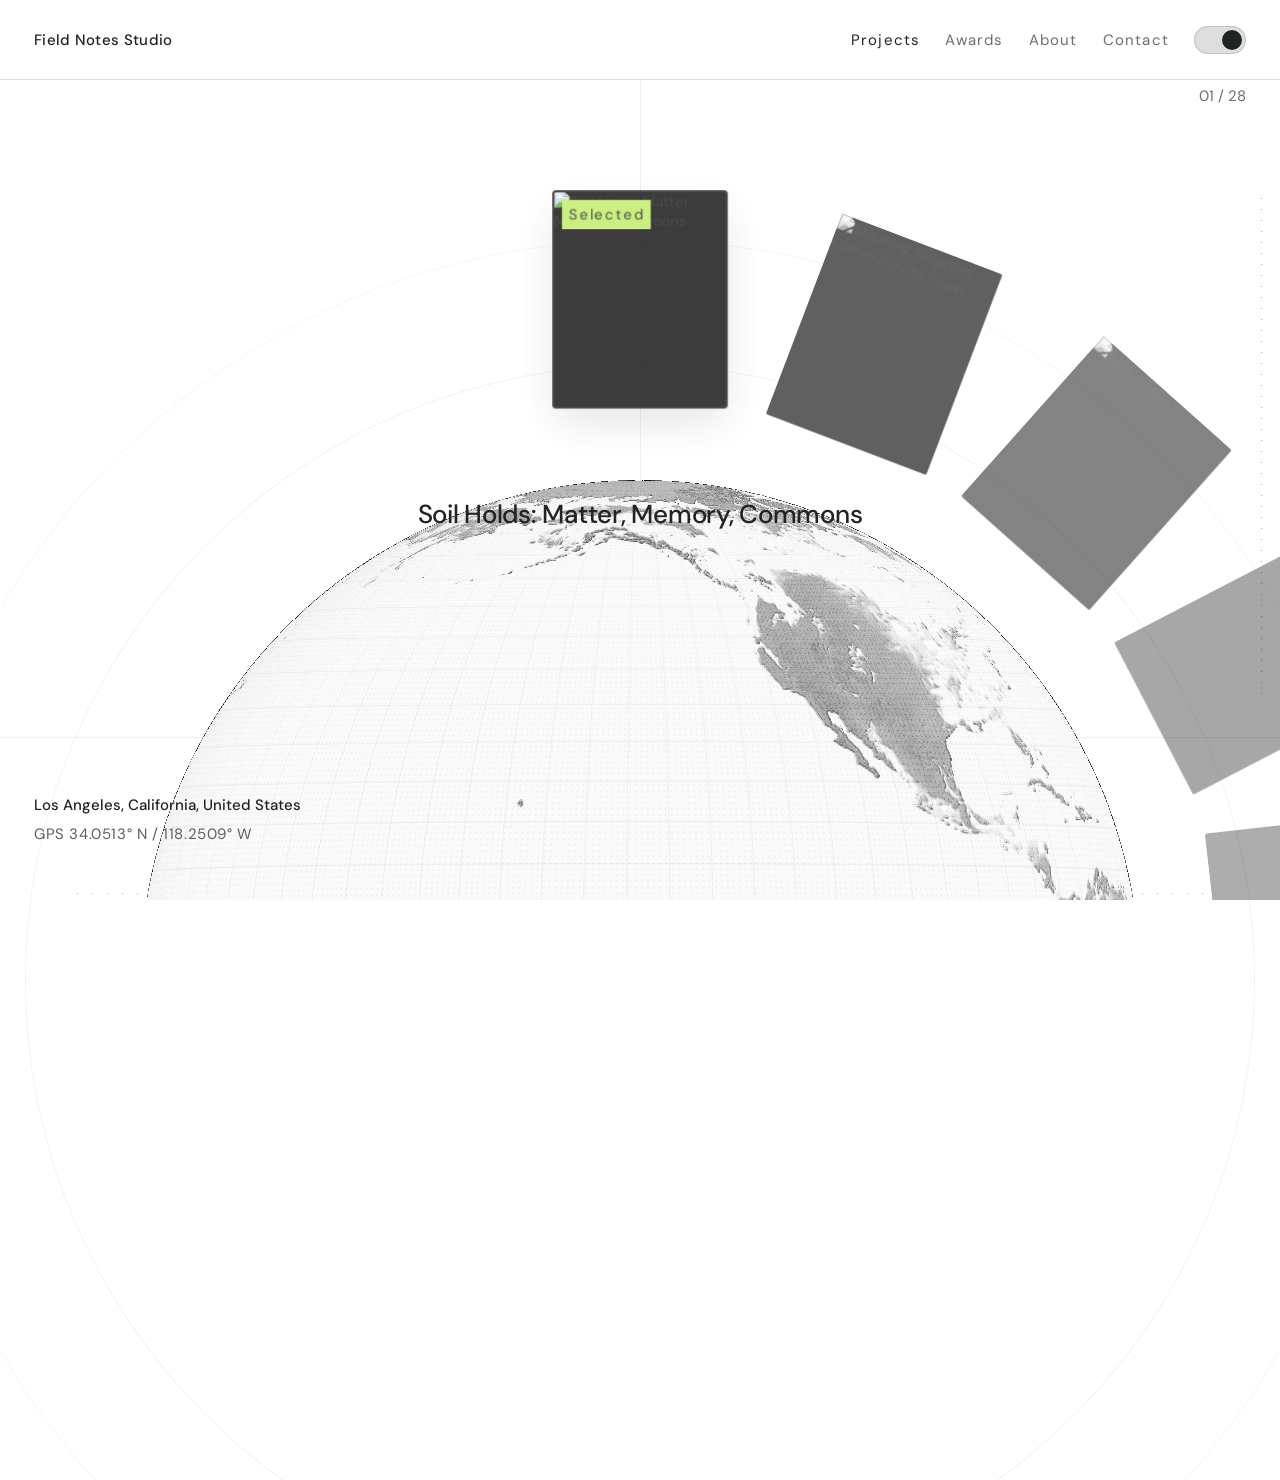
==== commit 623ae02c: "Show selected project covers in color with accent badge" ====
--- a/daylight-globe-v3.html
+++ b/daylight-globe-v3.html
@@ -301,6 +301,8 @@
 html.day .globe-wrap .marker .core{background:var(--accent);border-color:#202522;box-shadow:none;}
 html.day .globe-wrap .marker.active .core{background:var(--accent);border-color:#202522;box-shadow:0 0 0 1px #fff;}
 html.day .globe-wrap .marker .ring{border-color:var(--accent);box-shadow:none;}
+.card.is-selected .card-frame img{filter:none}
+html .card.is-selected .card-frame::after{background:var(--accent);color:#202522}
 </style>
 <link rel="stylesheet" href="assets/home-cursor.css?v=shared-point-1"><link rel="stylesheet" href="https://fonts.googleapis.com/css2?family=DM+Sans:wght@300;400;500;600;700&display=swap"></head>
 <body data-page="projects">
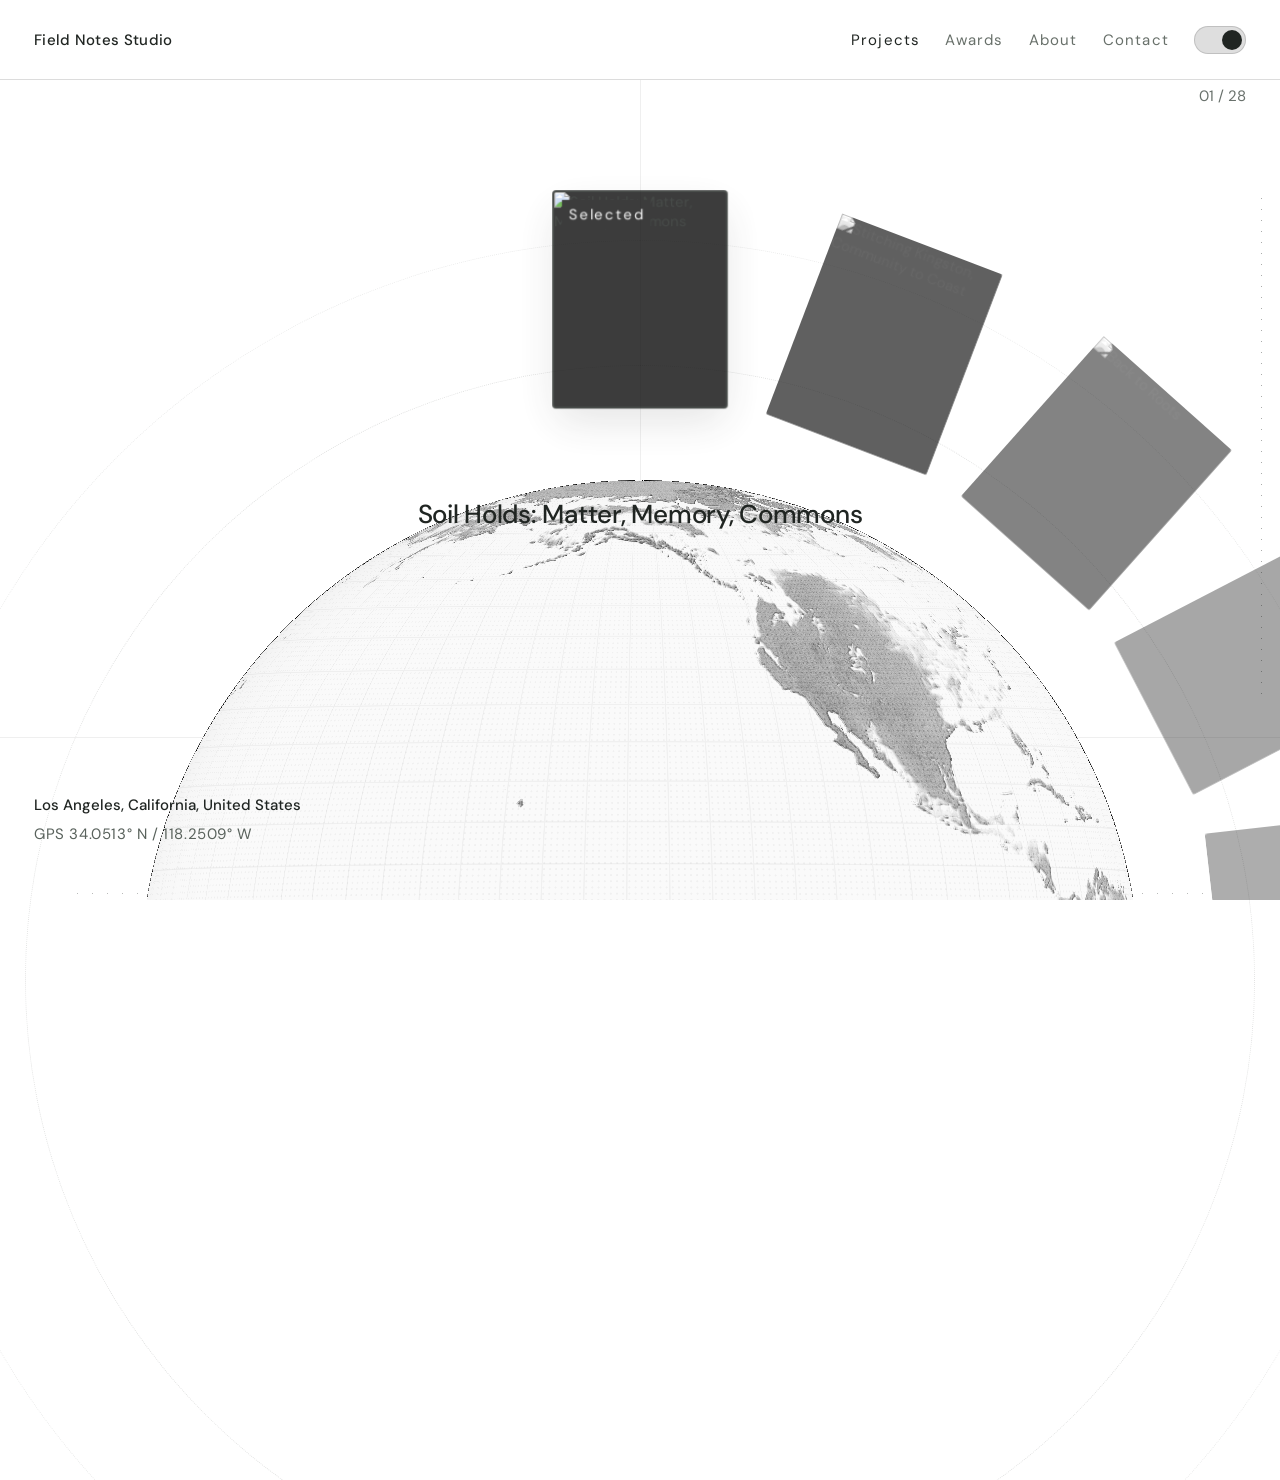
==== commit ef340567: "Refine preview selection badge, cover outline and Daylight locator" ====
--- a/daylight-globe-v3.html
+++ b/daylight-globe-v3.html
@@ -300,9 +300,10 @@
 html .globe-wrap .marker .ring{border-color:#c0ed65;box-shadow:0 0 8px #c0ed6540;}
 html.day .globe-wrap .marker .core{background:var(--accent);border-color:#202522;box-shadow:none;}
 html.day .globe-wrap .marker.active .core{background:var(--accent);border-color:#202522;box-shadow:0 0 0 1px #fff;}
-html.day .globe-wrap .marker .ring{border-color:var(--accent);box-shadow:none;}
+html.day .globe-wrap .marker .ring{border:1.5px solid var(--accent);box-shadow:0 0 0 1px #202522,inset 0 0 0 1px #202522;}
 .card.is-selected .card-frame img{filter:none}
-html .card.is-selected .card-frame::after{background:var(--accent);color:#202522}
+html .card.is-selected .card-frame{box-shadow:0 0 0 3px var(--accent),0 16px 45px #0003}
+html .card.is-selected .card-frame::after{background:#111;color:#fff}
 </style>
 <link rel="stylesheet" href="assets/home-cursor.css?v=shared-point-1"><link rel="stylesheet" href="https://fonts.googleapis.com/css2?family=DM+Sans:wght@300;400;500;600;700&display=swap"></head>
 <body data-page="projects">
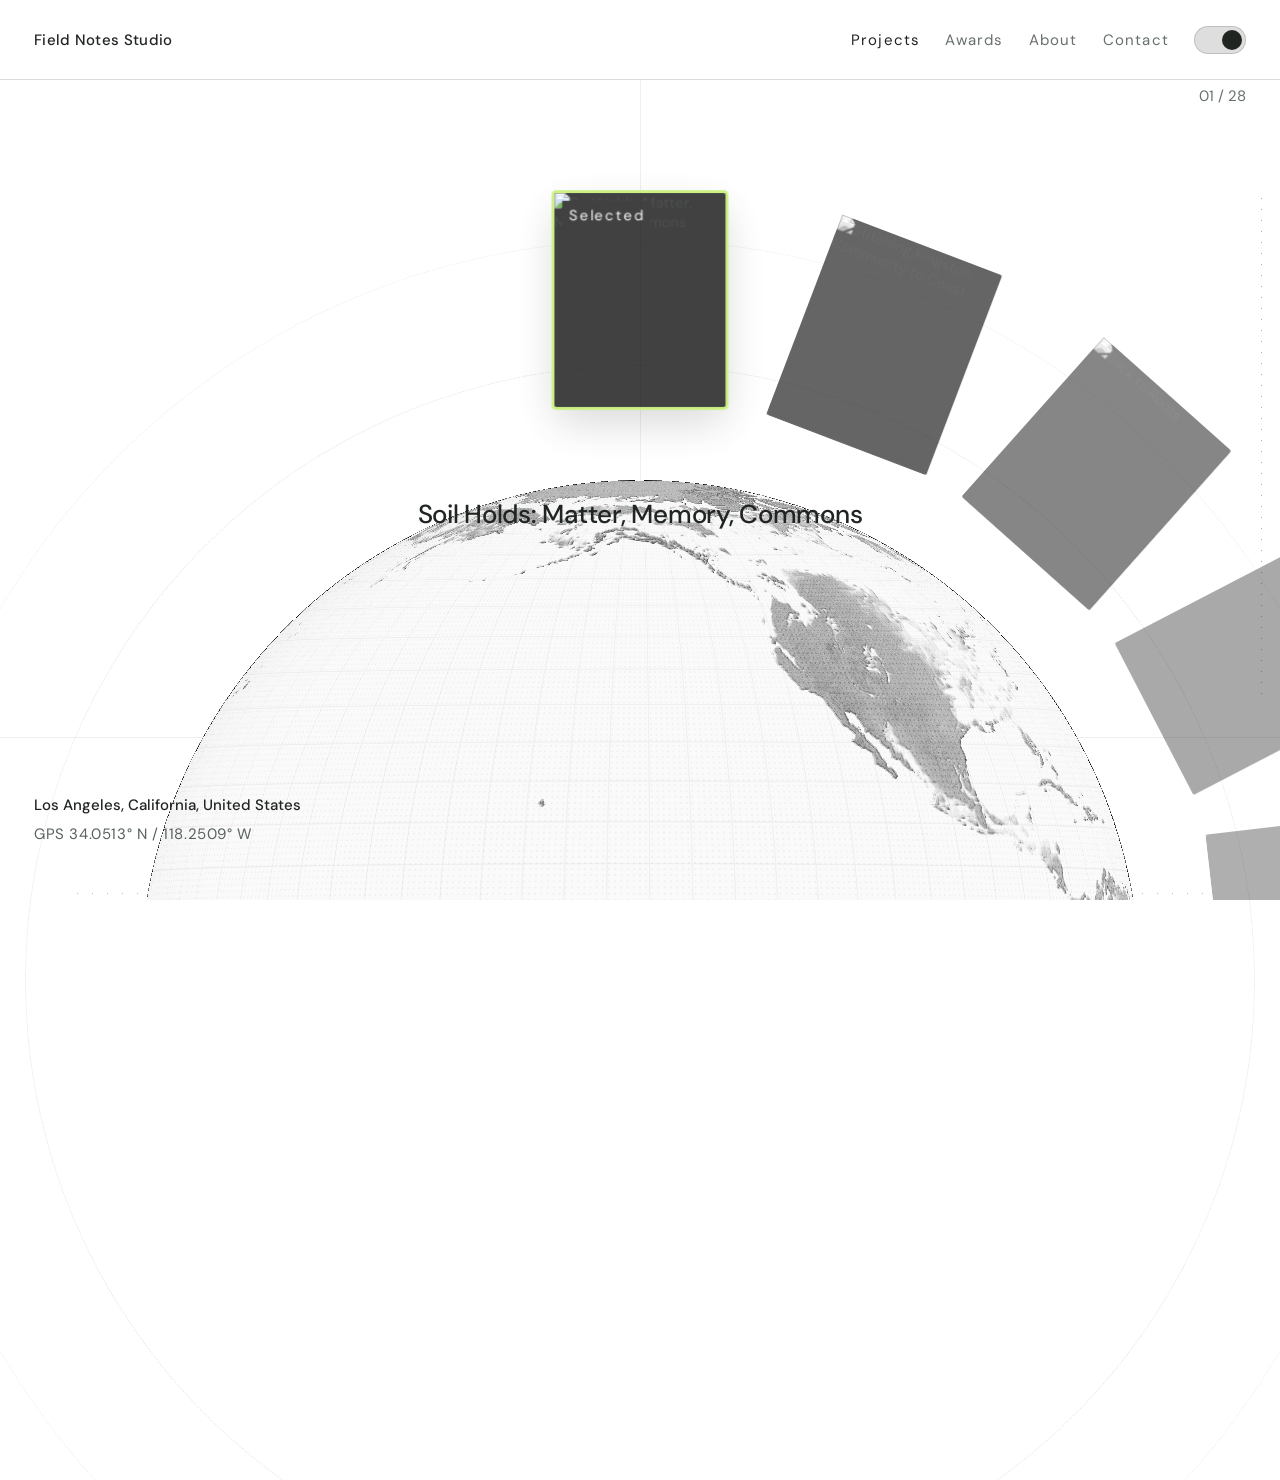
==== commit 3006be9c: "Apply green cover outline in both preview themes" ====
--- a/daylight-globe-v3.html
+++ b/daylight-globe-v3.html
@@ -302,7 +302,7 @@
 html.day .globe-wrap .marker.active .core{background:var(--accent);border-color:#202522;box-shadow:0 0 0 1px #fff;}
 html.day .globe-wrap .marker .ring{border:1.5px solid var(--accent);box-shadow:0 0 0 1px #202522,inset 0 0 0 1px #202522;}
 .card.is-selected .card-frame img{filter:none}
-html .card.is-selected .card-frame{box-shadow:0 0 0 3px var(--accent),0 16px 45px #0003}
+html.day .card.is-selected .card-frame,html .card.is-selected .card-frame{box-shadow:0 0 0 3px var(--accent),0 16px 45px #0003}
 html .card.is-selected .card-frame::after{background:#111;color:#fff}
 </style>
 <link rel="stylesheet" href="assets/home-cursor.css?v=shared-point-1"><link rel="stylesheet" href="https://fonts.googleapis.com/css2?family=DM+Sans:wght@300;400;500;600;700&display=swap"></head>
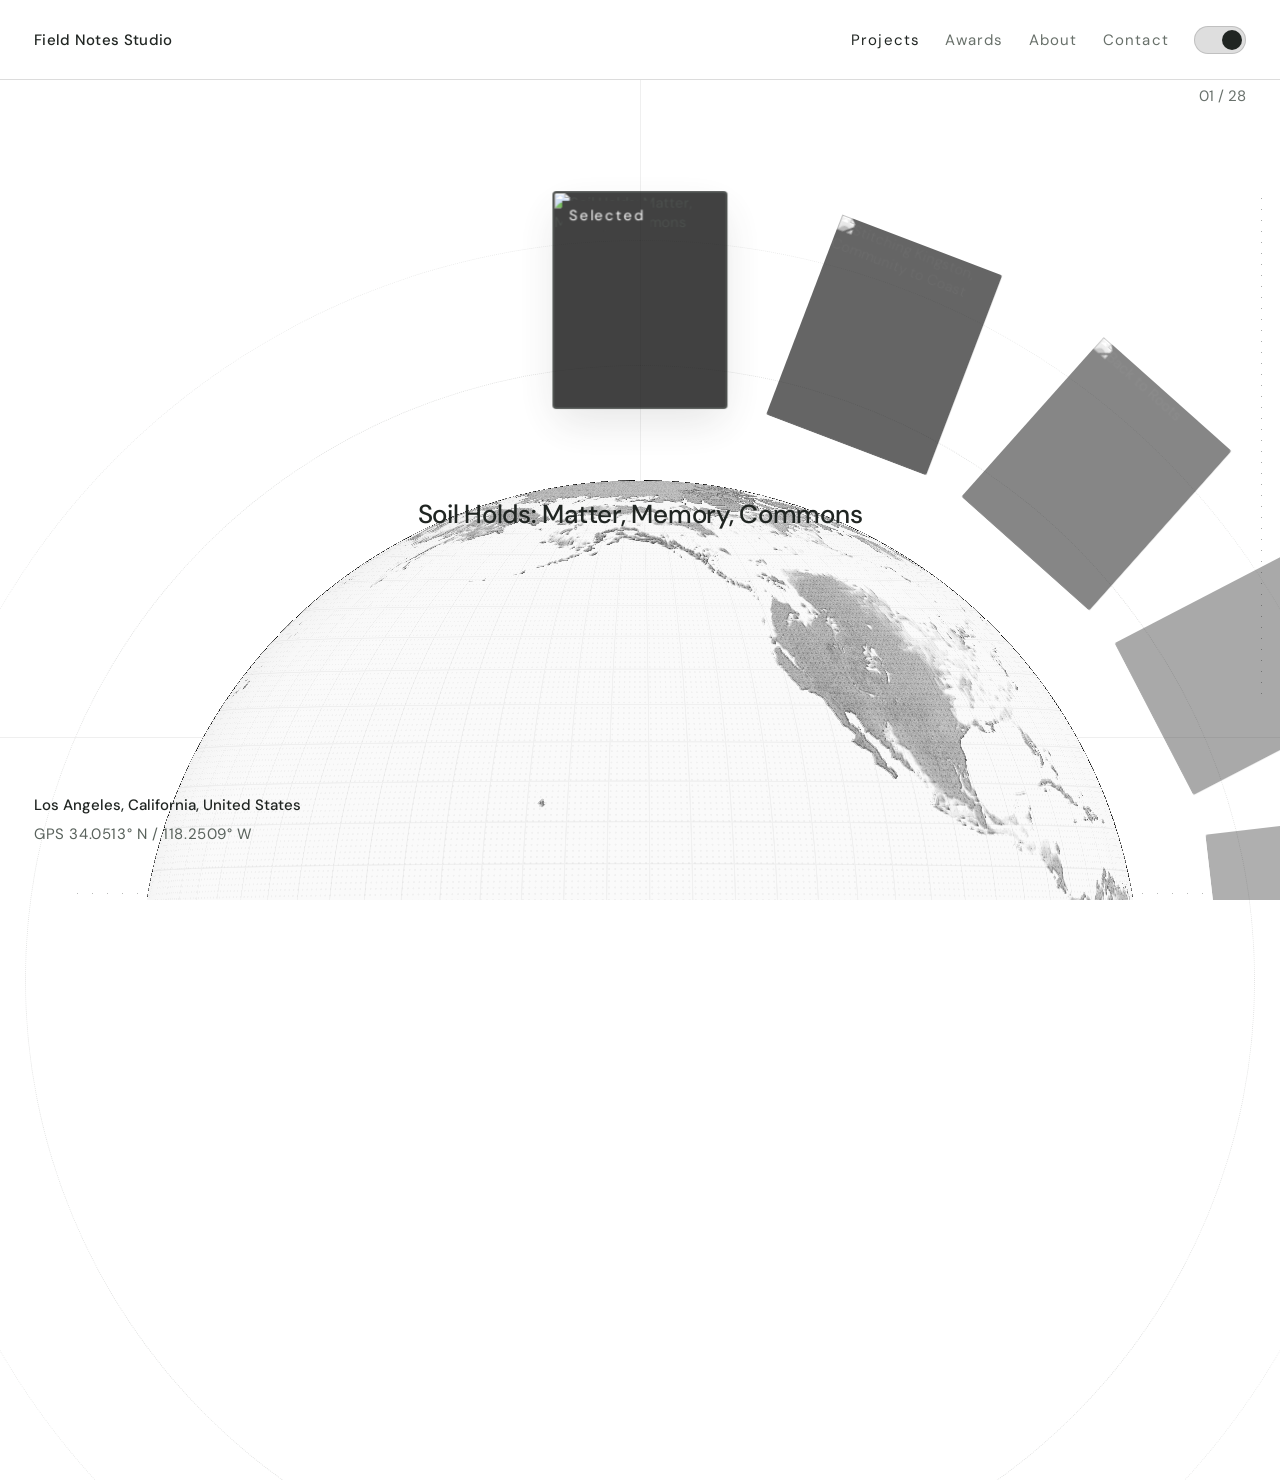
==== commit a9adec8b: "Restore neutral cover edge and simplify Daylight marker centers" ====
--- a/daylight-globe-v3.html
+++ b/daylight-globe-v3.html
@@ -298,11 +298,10 @@
 html .globe-wrap .marker .core{background:#c0ed65;border-color:#17220b;box-shadow:0 0 0 1px #c0ed6599,0 0 8px #c0ed6570;}
 html .globe-wrap .marker.active .core{background:#c0ed65;box-shadow:0 0 0 2px #c0ed6570,0 0 16px #c0ed65;}
 html .globe-wrap .marker .ring{border-color:#c0ed65;box-shadow:0 0 8px #c0ed6540;}
-html.day .globe-wrap .marker .core{background:var(--accent);border-color:#202522;box-shadow:none;}
-html.day .globe-wrap .marker.active .core{background:var(--accent);border-color:#202522;box-shadow:0 0 0 1px #fff;}
+html.day .globe-wrap .marker .core{background:#202522;border:0;box-shadow:none;}
+html.day .globe-wrap .marker.active .core{background:radial-gradient(circle,var(--accent) 0 1.5px,transparent 2.25px) #202522;box-shadow:none;}
 html.day .globe-wrap .marker .ring{border:1.5px solid var(--accent);box-shadow:0 0 0 1px #202522,inset 0 0 0 1px #202522;}
 .card.is-selected .card-frame img{filter:none}
-html.day .card.is-selected .card-frame,html .card.is-selected .card-frame{box-shadow:0 0 0 3px var(--accent),0 16px 45px #0003}
 html .card.is-selected .card-frame::after{background:#111;color:#fff}
 </style>
 <link rel="stylesheet" href="assets/home-cursor.css?v=shared-point-1"><link rel="stylesheet" href="https://fonts.googleapis.com/css2?family=DM+Sans:wght@300;400;500;600;700&display=swap"></head>
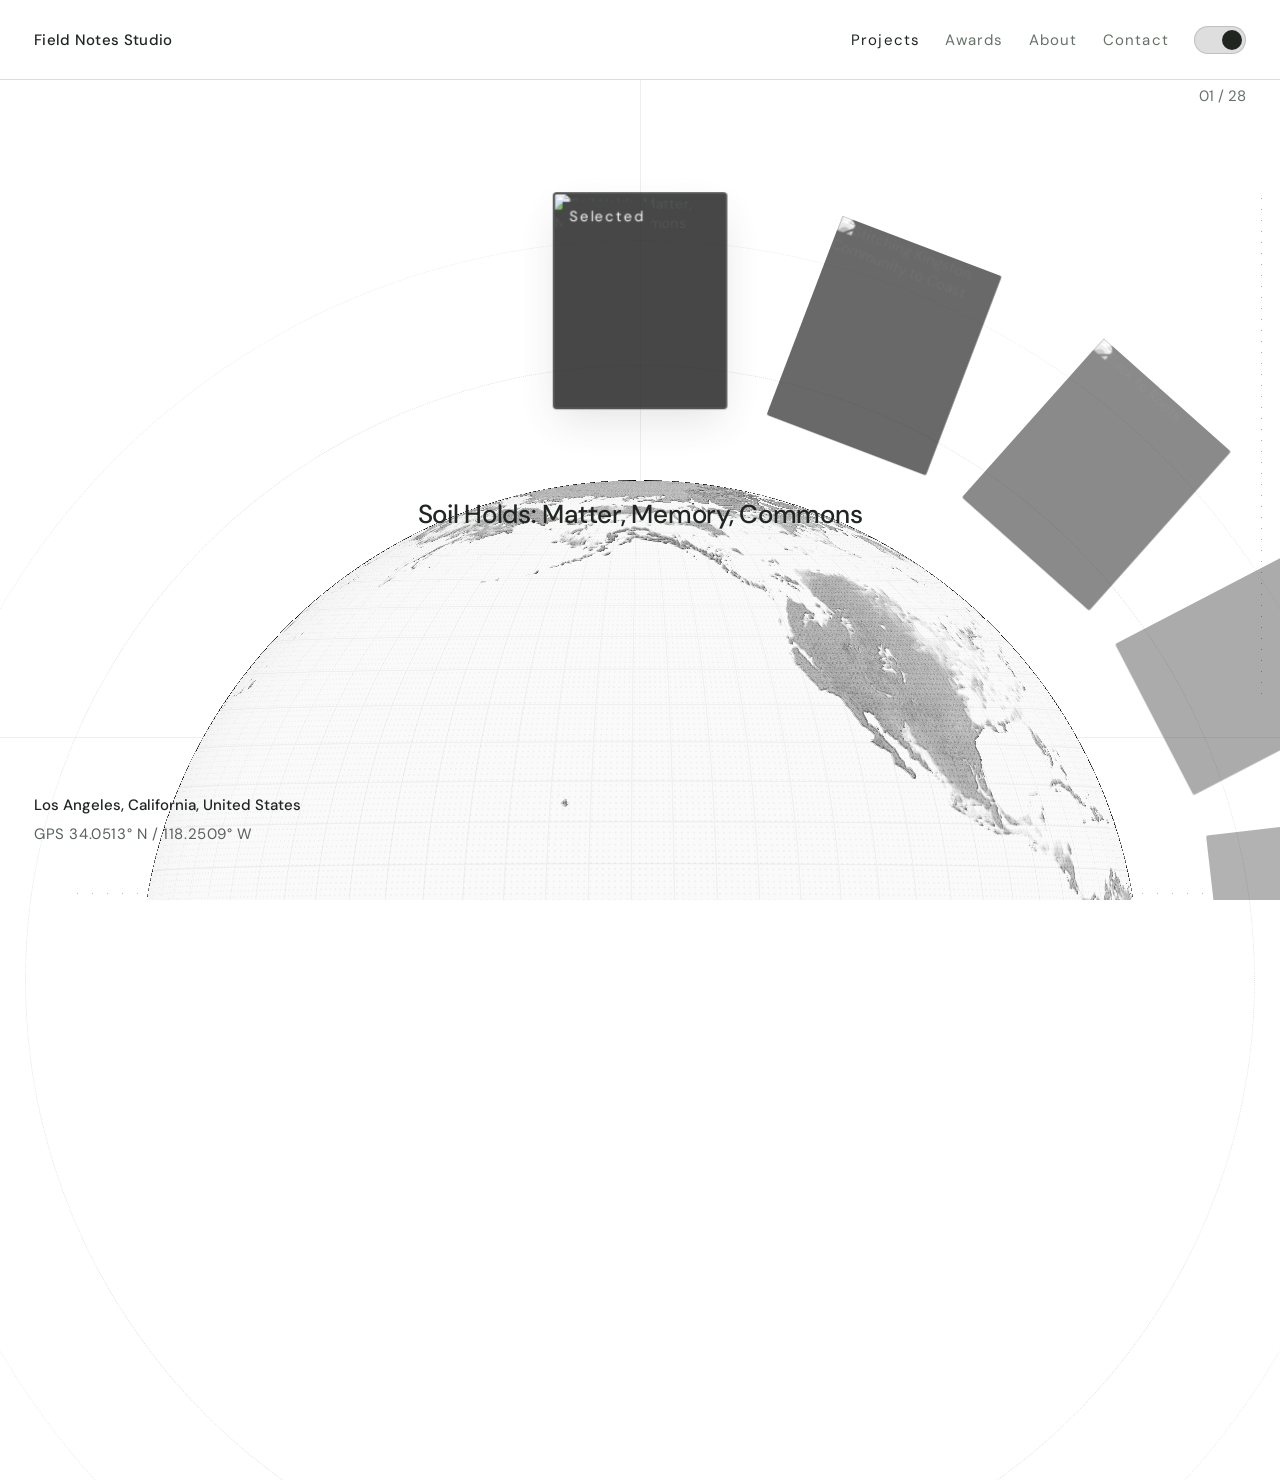
==== commit a0433c26: "Limit green cover treatment to hover and restore marker centers" ====
--- a/daylight-globe-v3.html
+++ b/daylight-globe-v3.html
@@ -298,11 +298,15 @@
 html .globe-wrap .marker .core{background:#c0ed65;border-color:#17220b;box-shadow:0 0 0 1px #c0ed6599,0 0 8px #c0ed6570;}
 html .globe-wrap .marker.active .core{background:#c0ed65;box-shadow:0 0 0 2px #c0ed6570,0 0 16px #c0ed65;}
 html .globe-wrap .marker .ring{border-color:#c0ed65;box-shadow:0 0 8px #c0ed6540;}
-html.day .globe-wrap .marker .core{background:#202522;border:0;box-shadow:none;}
-html.day .globe-wrap .marker.active .core{background:radial-gradient(circle,var(--accent) 0 1.5px,transparent 2.25px) #202522;box-shadow:none;}
+html.day .globe-wrap .marker .core{background:var(--accent);border-color:#202522;box-shadow:none;}
+html.day .globe-wrap .marker.active .core{background:var(--accent);border-color:#202522;box-shadow:0 0 0 1px #fff;}
 html.day .globe-wrap .marker .ring{border:1.5px solid var(--accent);box-shadow:0 0 0 1px #202522,inset 0 0 0 1px #202522;}
 .card.is-selected .card-frame img{filter:none}
 html .card.is-selected .card-frame::after{background:#111;color:#fff}
+@media(hover:hover) and (pointer:fine){
+  html .card.is-selected .card-frame:hover,html.day .card.is-selected .card-frame:hover{box-shadow:0 0 0 3px var(--accent),0 16px 45px #0003}
+  html .card.is-selected .card-frame:hover::after{background:var(--accent);color:#202522}
+}
 </style>
 <link rel="stylesheet" href="assets/home-cursor.css?v=shared-point-1"><link rel="stylesheet" href="https://fonts.googleapis.com/css2?family=DM+Sans:wght@300;400;500;600;700&display=swap"></head>
 <body data-page="projects">
